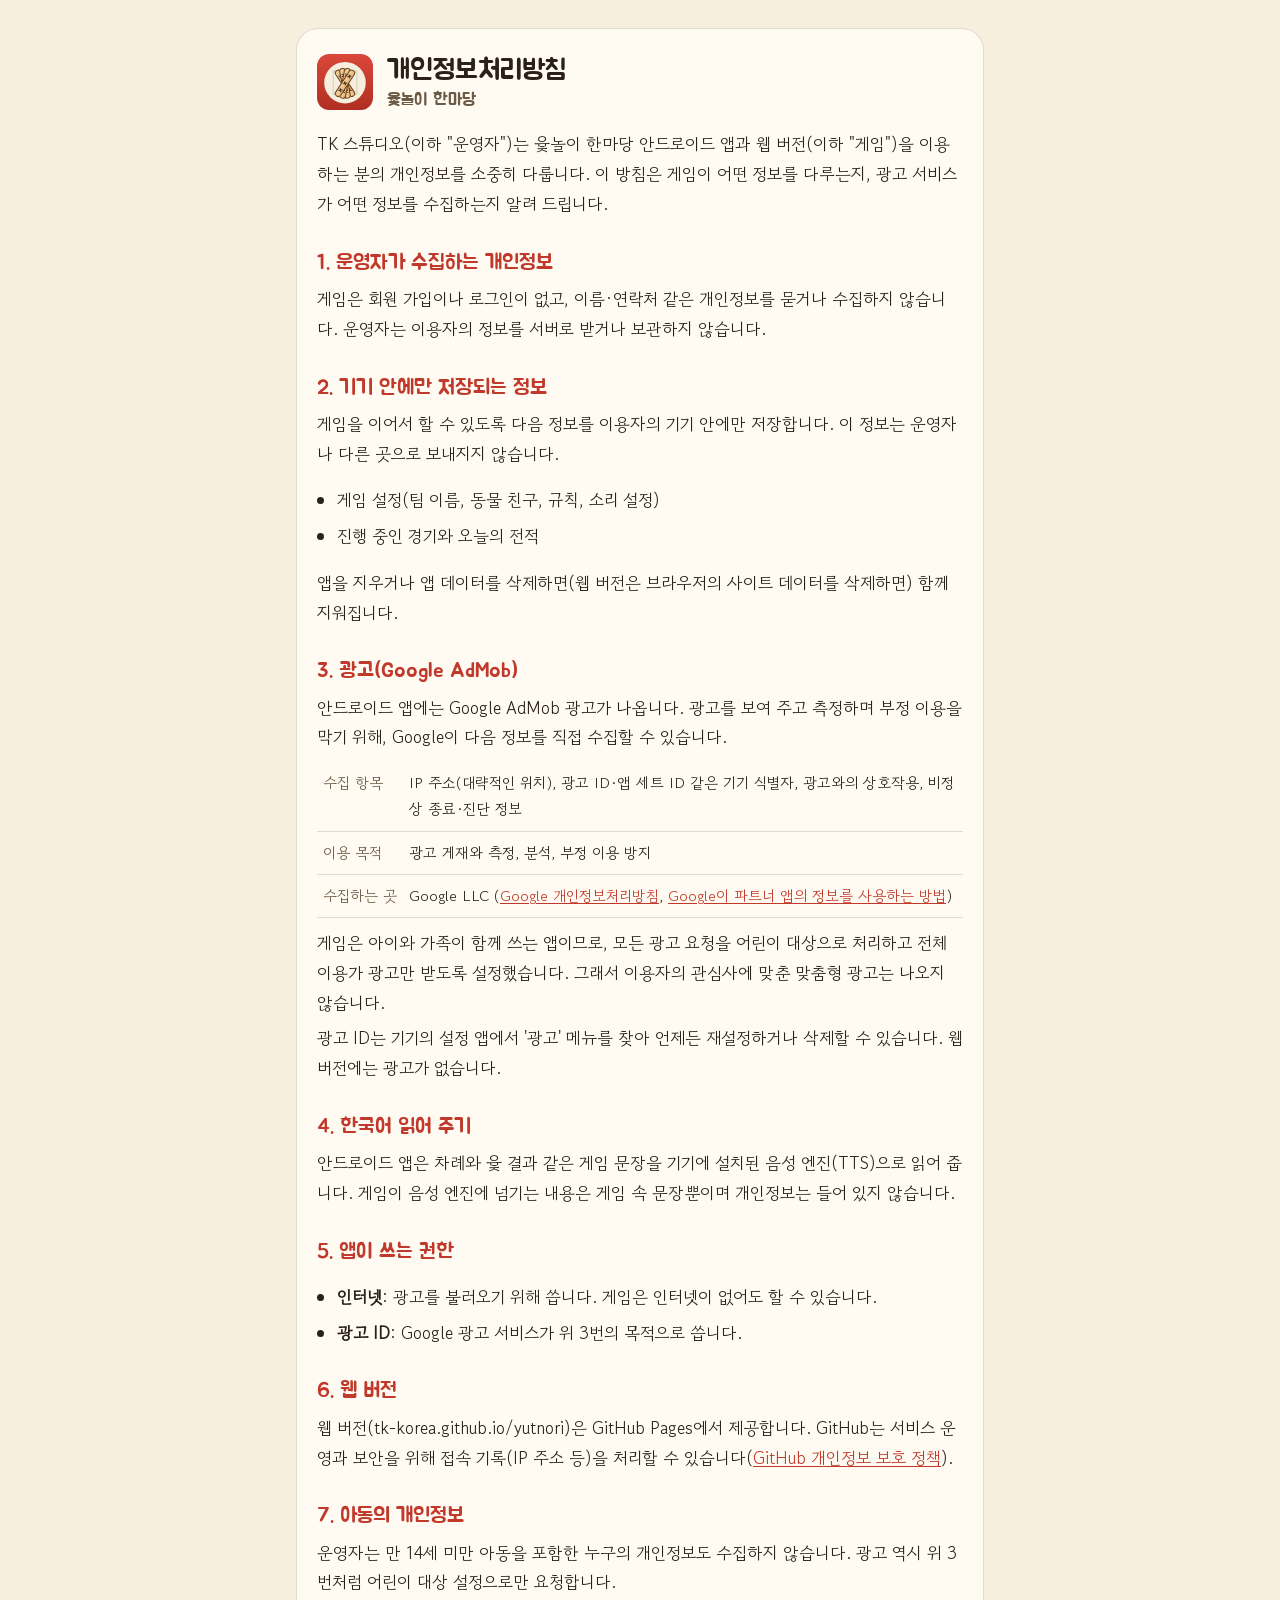
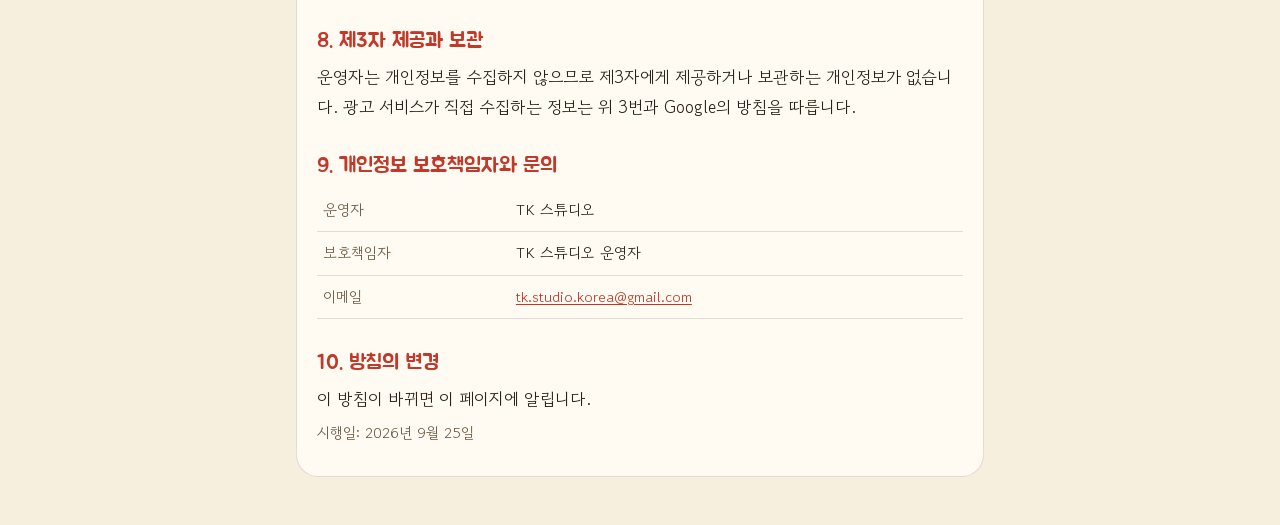
==== privacy.html @ 6903290b "개인정보처리방침 페이지와 설정 창 링크 - privacy.html: 수집 항목(운영자는 수집 없음, 기기 안 저장, AdMob), 아동 보호, 문의처 - 설정 창 아래 '개인정보처" ====
<!doctype html>
<html lang="ko">
<head>
<meta charset="utf-8">
<meta name="viewport" content="width=device-width, initial-scale=1, viewport-fit=cover">
<title>개인정보처리방침 · 윷놀이 한마당</title>
<meta name="description" content="윷놀이 한마당 앱과 웹 버전의 개인정보처리방침">
<link rel="icon" href="icons/icon.svg" type="image/svg+xml">
<style>
@font-face { font-family: 'Jua'; src: url(fonts/jua.woff2) format('woff2'); font-display: swap; }
@font-face { font-family: 'Gowun Dodum'; src: url(fonts/gowun-dodum.woff2) format('woff2'); font-display: swap; }
:root { --paper: #F7EFDD; --card: #FFFBF2; --ink: #2B2118; --muted: #6B5A45; --line: rgba(43, 33, 24, .14); --red: #C0392B; color-scheme: light; }
@media (prefers-color-scheme: dark) {
  :root { --paper: #0E1530; --card: #18203F; --ink: #F3EBD8; --muted: #B9B09D; --line: rgba(243, 235, 216, .16); --red: #FF7A5C; color-scheme: dark; }
}
* { box-sizing: border-box; }
body { margin: 0; background: var(--paper); color: var(--ink); font: 17px/1.75 'Gowun Dodum', 'Apple SD Gothic Neo', 'Malgun Gothic', sans-serif; }
main { max-width: 720px; margin: 0 auto; padding: 28px 16px 48px; }
.card { background: var(--card); border: 1px solid var(--line); border-radius: 22px; padding: 24px 20px; }
header { display: flex; align-items: center; gap: 14px; margin-bottom: 18px; }
header img { width: 56px; height: 56px; }
h1, h2 { font-family: 'Jua', 'Malgun Gothic', sans-serif; font-weight: 400; line-height: 1.3; }
h1 { font-size: 28px; margin: 0; }
h1 small { display: block; font-size: 17px; color: var(--muted); }
h2 { font-size: 21px; margin: 30px 0 8px; color: var(--red); }
p, li { margin: 6px 0; }
ul { padding-left: 1.2em; }
table { width: 100%; border-collapse: collapse; margin: 10px 0; font-size: 15px; }
th, td { text-align: left; vertical-align: top; padding: 8px 6px; border-bottom: 1px solid var(--line); }
th { color: var(--muted); font-weight: 400; white-space: nowrap; }
a { color: var(--red); overflow-wrap: anywhere; }
.muted { color: var(--muted); font-size: 15px; }
</style>
</head>
<body>
<main>
<div class="card">
<header>
  <img src="icons/icon.svg" alt="">
  <h1>개인정보처리방침<small>윷놀이 한마당</small></h1>
</header>

<p>TK 스튜디오(이하 "운영자")는 윷놀이 한마당 안드로이드 앱과 웹 버전(이하 "게임")을 이용하는 분의 개인정보를 소중히 다룹니다. 이 방침은 게임이 어떤 정보를 다루는지, 광고 서비스가 어떤 정보를 수집하는지 알려 드립니다.</p>

<h2>1. 운영자가 수집하는 개인정보</h2>
<p>게임은 회원 가입이나 로그인이 없고, 이름·연락처 같은 개인정보를 묻거나 수집하지 않습니다. 운영자는 이용자의 정보를 서버로 받거나 보관하지 않습니다.</p>

<h2>2. 기기 안에만 저장되는 정보</h2>
<p>게임을 이어서 할 수 있도록 다음 정보를 이용자의 기기 안에만 저장합니다. 이 정보는 운영자나 다른 곳으로 보내지지 않습니다.</p>
<ul>
  <li>게임 설정(팀 이름, 동물 친구, 규칙, 소리 설정)</li>
  <li>진행 중인 경기와 오늘의 전적</li>
</ul>
<p>앱을 지우거나 앱 데이터를 삭제하면(웹 버전은 브라우저의 사이트 데이터를 삭제하면) 함께 지워집니다.</p>

<h2>3. 광고(Google AdMob)</h2>
<p>안드로이드 앱에는 Google AdMob 광고가 나옵니다. 광고를 보여 주고 측정하며 부정 이용을 막기 위해, Google이 다음 정보를 직접 수집할 수 있습니다.</p>
<table>
  <tr><th>수집 항목</th><td>IP 주소(대략적인 위치), 광고 ID·앱 세트 ID 같은 기기 식별자, 광고와의 상호작용, 비정상 종료·진단 정보</td></tr>
  <tr><th>이용 목적</th><td>광고 게재와 측정, 분석, 부정 이용 방지</td></tr>
  <tr><th>수집하는 곳</th><td>Google LLC (<a href="https://policies.google.com/privacy">Google 개인정보처리방침</a>, <a href="https://policies.google.com/technologies/partner-sites">Google이 파트너 앱의 정보를 사용하는 방법</a>)</td></tr>
</table>
<p>게임은 아이와 가족이 함께 쓰는 앱이므로, 모든 광고 요청을 어린이 대상으로 처리하고 전체 이용가 광고만 받도록 설정했습니다. 그래서 이용자의 관심사에 맞춘 맞춤형 광고는 나오지 않습니다.</p>
<p>광고 ID는 기기의 설정 앱에서 '광고' 메뉴를 찾아 언제든 재설정하거나 삭제할 수 있습니다. 웹 버전에는 광고가 없습니다.</p>

<h2>4. 한국어 읽어 주기</h2>
<p>안드로이드 앱은 차례와 윷 결과 같은 게임 문장을 기기에 설치된 음성 엔진(TTS)으로 읽어 줍니다. 게임이 음성 엔진에 넘기는 내용은 게임 속 문장뿐이며 개인정보는 들어 있지 않습니다.</p>

<h2>5. 앱이 쓰는 권한</h2>
<ul>
  <li><b>인터넷</b>: 광고를 불러오기 위해 씁니다. 게임은 인터넷이 없어도 할 수 있습니다.</li>
  <li><b>광고 ID</b>: Google 광고 서비스가 위 3번의 목적으로 씁니다.</li>
</ul>

<h2>6. 웹 버전</h2>
<p>웹 버전(tk-korea.github.io/yutnori)은 GitHub Pages에서 제공합니다. GitHub는 서비스 운영과 보안을 위해 접속 기록(IP 주소 등)을 처리할 수 있습니다(<a href="https://docs.github.com/site-policy/privacy-policies/github-general-privacy-statement">GitHub 개인정보 보호 정책</a>).</p>

<h2>7. 아동의 개인정보</h2>
<p>운영자는 만 14세 미만 아동을 포함한 누구의 개인정보도 수집하지 않습니다. 광고 역시 위 3번처럼 어린이 대상 설정으로만 요청합니다.</p>

<h2>8. 제3자 제공과 보관</h2>
<p>운영자는 개인정보를 수집하지 않으므로 제3자에게 제공하거나 보관하는 개인정보가 없습니다. 광고 서비스가 직접 수집하는 정보는 위 3번과 Google의 방침을 따릅니다.</p>

<h2>9. 개인정보 보호책임자와 문의</h2>
<table>
  <tr><th>운영자</th><td>TK 스튜디오</td></tr>
  <tr><th>보호책임자</th><td>TK 스튜디오 운영자</td></tr>
  <tr><th>이메일</th><td><a href="mailto:tk.studio.korea@gmail.com">tk.studio.korea@gmail.com</a></td></tr>
</table>

<h2>10. 방침의 변경</h2>
<p>이 방침이 바뀌면 이 페이지에 알립니다.</p>
<p class="muted">시행일: 2026년 9월 25일</p>
</div>
</main>
</body>
</html>
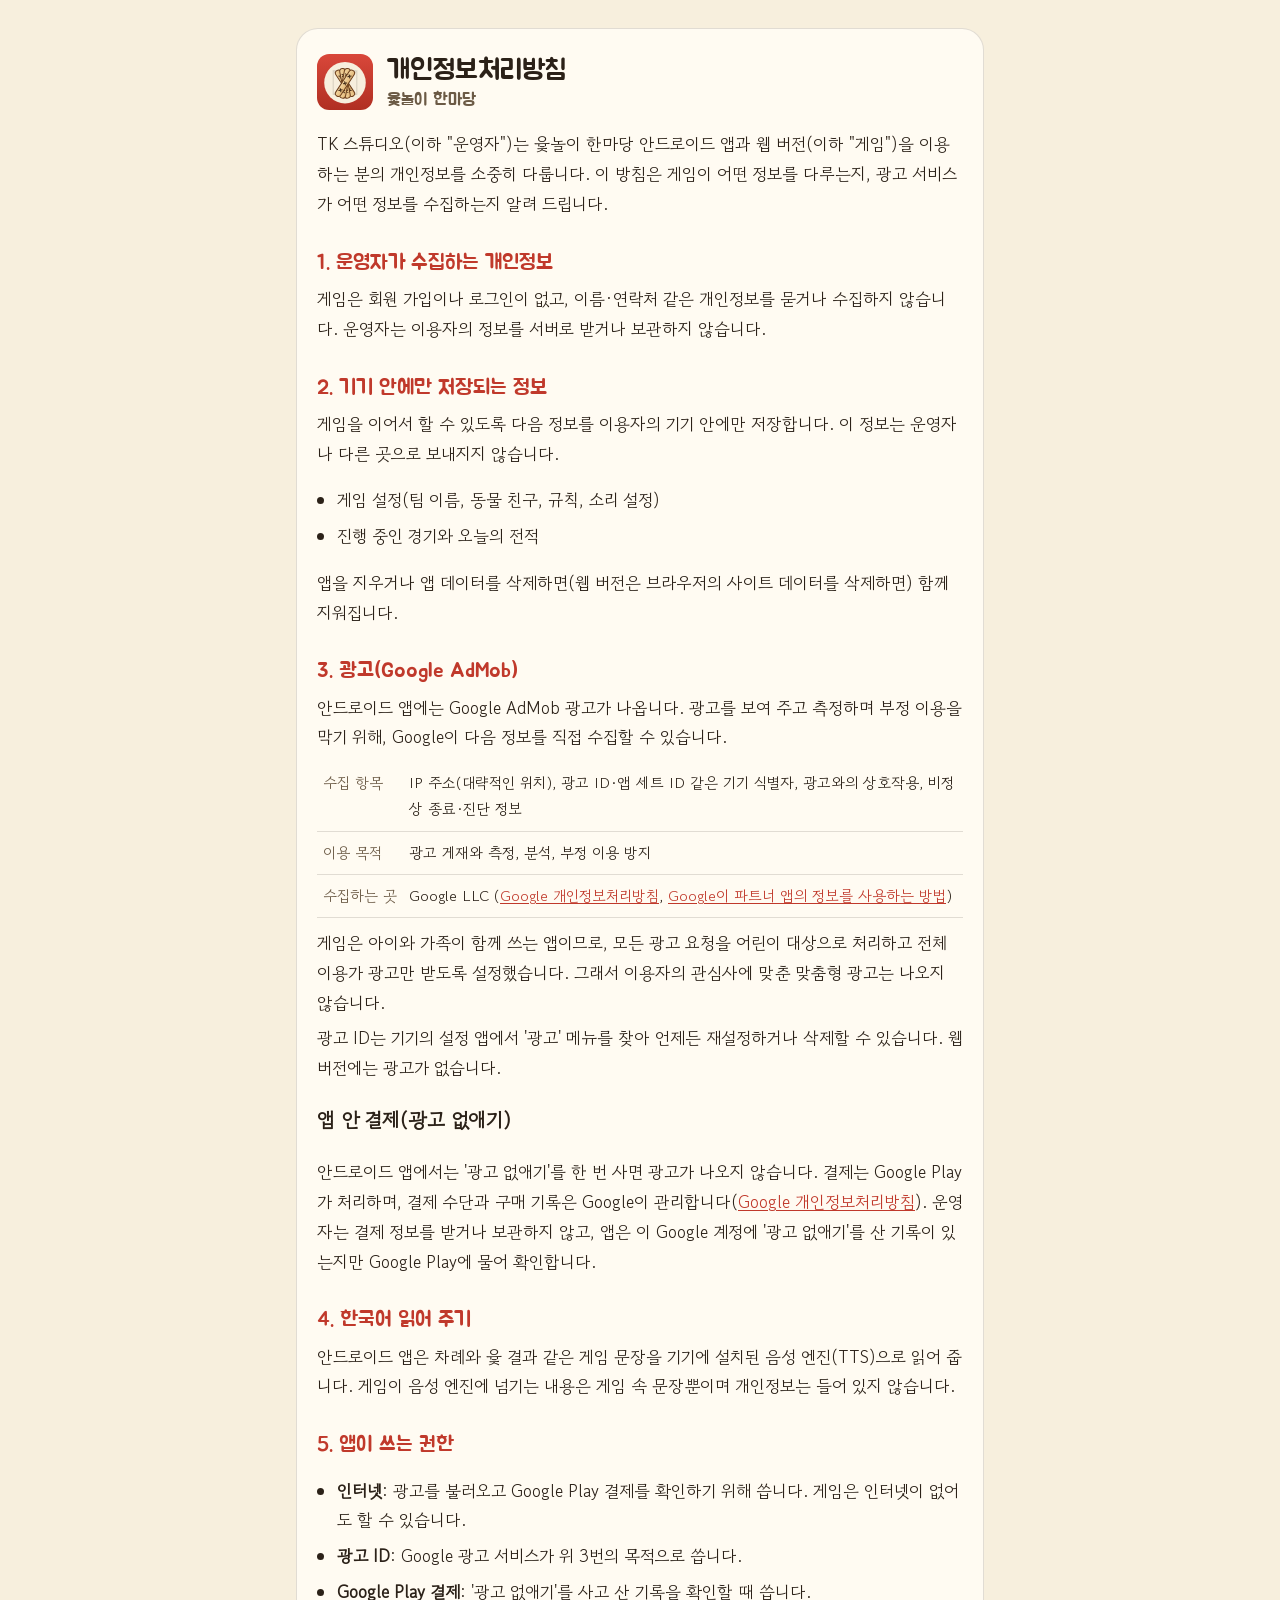
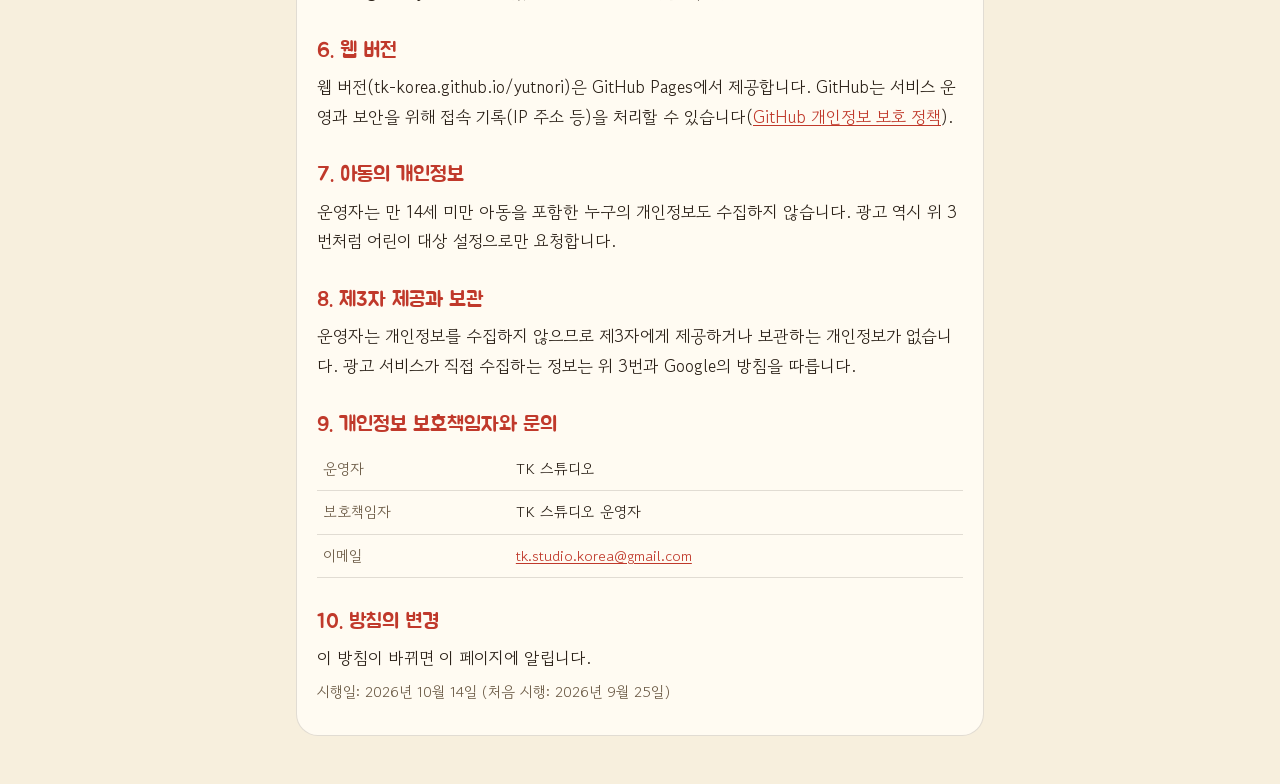
==== commit 94d14b14: "개인정보처리방침: 앱 안 결제(광고 없애기) 항목 추가 Co-Authored-By: Claude Opus 5.5 <noreply@anthropic.com>" ====
--- a/privacy.html
+++ b/privacy.html
@@ -63,13 +63,17 @@
 <p>게임은 아이와 가족이 함께 쓰는 앱이므로, 모든 광고 요청을 어린이 대상으로 처리하고 전체 이용가 광고만 받도록 설정했습니다. 그래서 이용자의 관심사에 맞춘 맞춤형 광고는 나오지 않습니다.</p>
 <p>광고 ID는 기기의 설정 앱에서 '광고' 메뉴를 찾아 언제든 재설정하거나 삭제할 수 있습니다. 웹 버전에는 광고가 없습니다.</p>
 
+<h3>앱 안 결제(광고 없애기)</h3>
+<p>안드로이드 앱에서는 '광고 없애기'를 한 번 사면 광고가 나오지 않습니다. 결제는 Google Play가 처리하며, 결제 수단과 구매 기록은 Google이 관리합니다(<a href="https://policies.google.com/privacy">Google 개인정보처리방침</a>). 운영자는 결제 정보를 받거나 보관하지 않고, 앱은 이 Google 계정에 '광고 없애기'를 산 기록이 있는지만 Google Play에 물어 확인합니다.</p>
+
 <h2>4. 한국어 읽어 주기</h2>
 <p>안드로이드 앱은 차례와 윷 결과 같은 게임 문장을 기기에 설치된 음성 엔진(TTS)으로 읽어 줍니다. 게임이 음성 엔진에 넘기는 내용은 게임 속 문장뿐이며 개인정보는 들어 있지 않습니다.</p>
 
 <h2>5. 앱이 쓰는 권한</h2>
 <ul>
-  <li><b>인터넷</b>: 광고를 불러오기 위해 씁니다. 게임은 인터넷이 없어도 할 수 있습니다.</li>
+  <li><b>인터넷</b>: 광고를 불러오고 Google Play 결제를 확인하기 위해 씁니다. 게임은 인터넷이 없어도 할 수 있습니다.</li>
   <li><b>광고 ID</b>: Google 광고 서비스가 위 3번의 목적으로 씁니다.</li>
+  <li><b>Google Play 결제</b>: '광고 없애기'를 사고 산 기록을 확인할 때 씁니다.</li>
 </ul>
 
 <h2>6. 웹 버전</h2>
@@ -90,7 +94,7 @@
 
 <h2>10. 방침의 변경</h2>
 <p>이 방침이 바뀌면 이 페이지에 알립니다.</p>
-<p class="muted">시행일: 2026년 9월 25일</p>
+<p class="muted">시행일: 2026년 10월 14일 (처음 시행: 2026년 9월 25일)</p>
 </div>
 </main>
 </body>
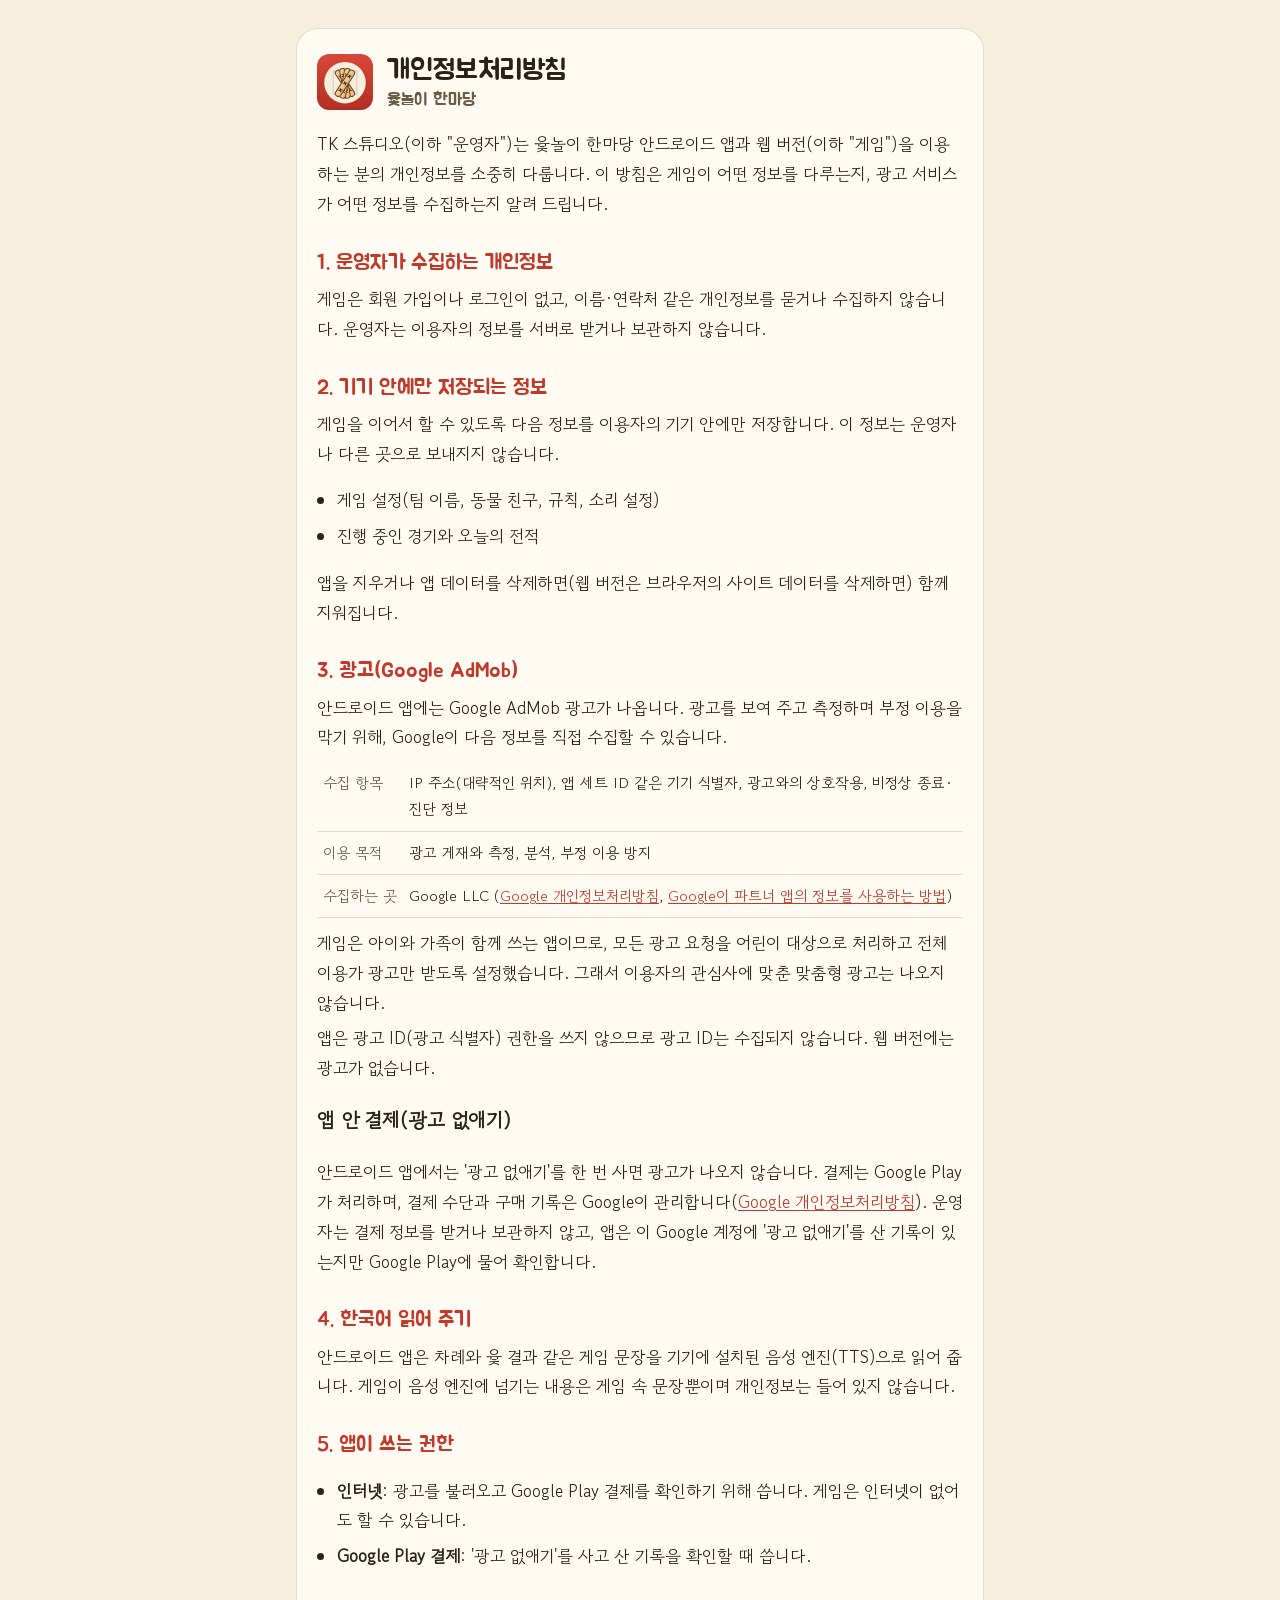
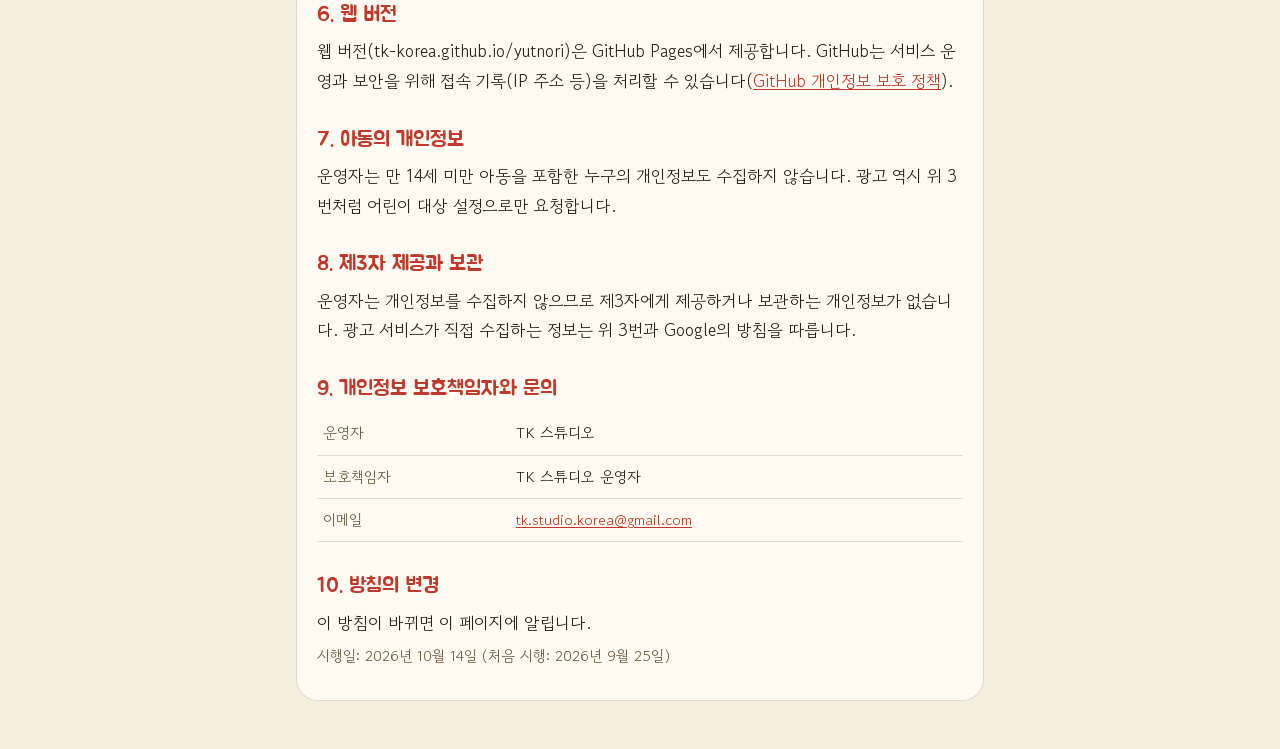
==== commit fcb2bb6c: "개인정보처리방침: 광고 ID를 쓰지 않음을 반영 Co-Authored-By: Claude Opus 5.5 <noreply@anthropic.com>" ====
--- a/privacy.html
+++ b/privacy.html
@@ -56,12 +56,12 @@
 <h2>3. 광고(Google AdMob)</h2>
 <p>안드로이드 앱에는 Google AdMob 광고가 나옵니다. 광고를 보여 주고 측정하며 부정 이용을 막기 위해, Google이 다음 정보를 직접 수집할 수 있습니다.</p>
 <table>
-  <tr><th>수집 항목</th><td>IP 주소(대략적인 위치), 광고 ID·앱 세트 ID 같은 기기 식별자, 광고와의 상호작용, 비정상 종료·진단 정보</td></tr>
+  <tr><th>수집 항목</th><td>IP 주소(대략적인 위치), 앱 세트 ID 같은 기기 식별자, 광고와의 상호작용, 비정상 종료·진단 정보</td></tr>
   <tr><th>이용 목적</th><td>광고 게재와 측정, 분석, 부정 이용 방지</td></tr>
   <tr><th>수집하는 곳</th><td>Google LLC (<a href="https://policies.google.com/privacy">Google 개인정보처리방침</a>, <a href="https://policies.google.com/technologies/partner-sites">Google이 파트너 앱의 정보를 사용하는 방법</a>)</td></tr>
 </table>
 <p>게임은 아이와 가족이 함께 쓰는 앱이므로, 모든 광고 요청을 어린이 대상으로 처리하고 전체 이용가 광고만 받도록 설정했습니다. 그래서 이용자의 관심사에 맞춘 맞춤형 광고는 나오지 않습니다.</p>
-<p>광고 ID는 기기의 설정 앱에서 '광고' 메뉴를 찾아 언제든 재설정하거나 삭제할 수 있습니다. 웹 버전에는 광고가 없습니다.</p>
+<p>앱은 광고 ID(광고 식별자) 권한을 쓰지 않으므로 광고 ID는 수집되지 않습니다. 웹 버전에는 광고가 없습니다.</p>
 
 <h3>앱 안 결제(광고 없애기)</h3>
 <p>안드로이드 앱에서는 '광고 없애기'를 한 번 사면 광고가 나오지 않습니다. 결제는 Google Play가 처리하며, 결제 수단과 구매 기록은 Google이 관리합니다(<a href="https://policies.google.com/privacy">Google 개인정보처리방침</a>). 운영자는 결제 정보를 받거나 보관하지 않고, 앱은 이 Google 계정에 '광고 없애기'를 산 기록이 있는지만 Google Play에 물어 확인합니다.</p>
@@ -72,7 +72,6 @@
 <h2>5. 앱이 쓰는 권한</h2>
 <ul>
   <li><b>인터넷</b>: 광고를 불러오고 Google Play 결제를 확인하기 위해 씁니다. 게임은 인터넷이 없어도 할 수 있습니다.</li>
-  <li><b>광고 ID</b>: Google 광고 서비스가 위 3번의 목적으로 씁니다.</li>
   <li><b>Google Play 결제</b>: '광고 없애기'를 사고 산 기록을 확인할 때 씁니다.</li>
 </ul>
 
